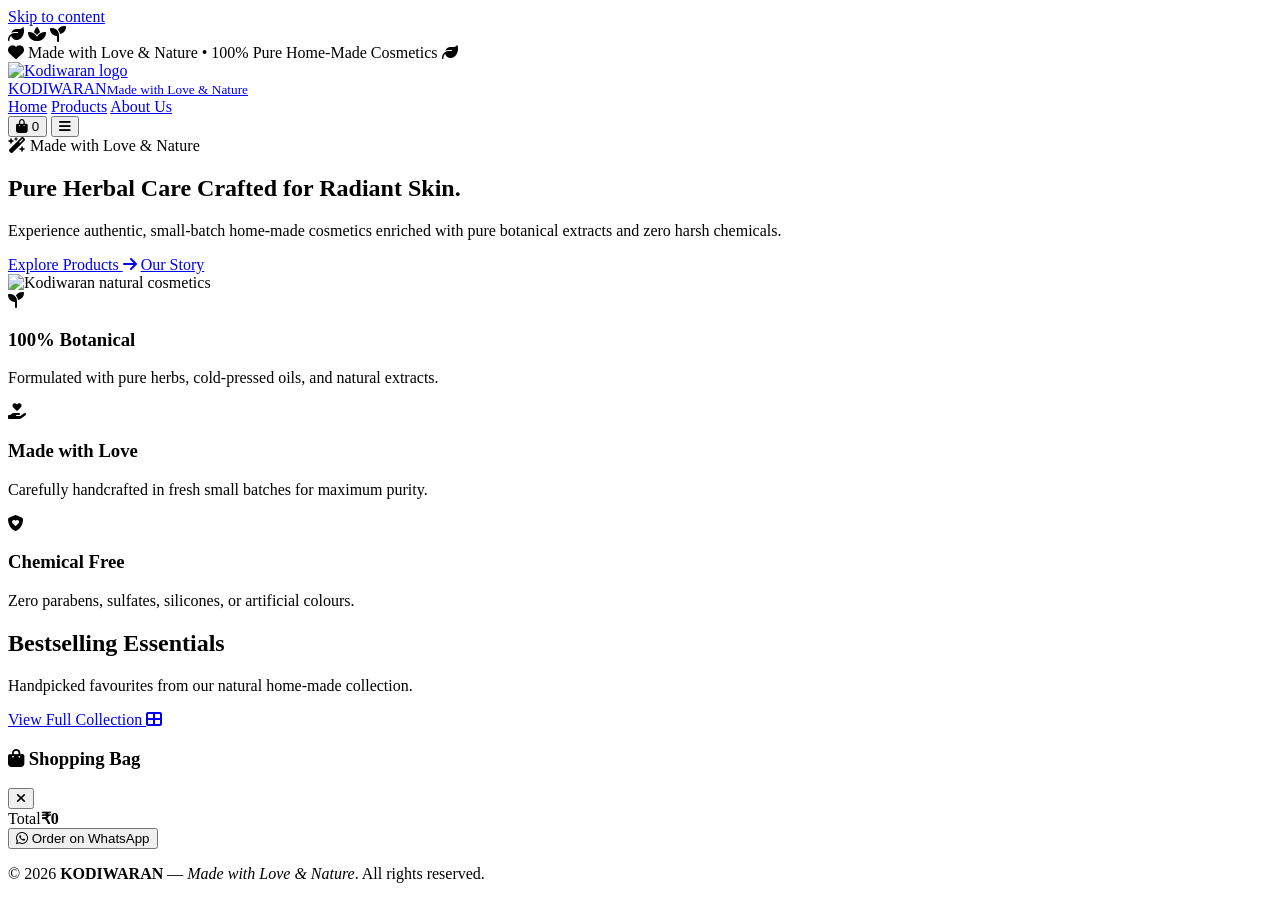
==== index.html @ caf51c79 "step 1 Initial commit of the KODIWARAN website structure including meta tags, header, navigation, ma" ====
<!DOCTYPE html>
<html lang="en">
<head>
  <meta charset="UTF-8" />
  <meta name="viewport" content="width=device-width, initial-scale=1, viewport-fit=cover" />
  <meta name="description" content="KODIWARAN: natural home-made cosmetics, made with love and nature." />
  <meta name="theme-color" content="#003878" />
  <title>KODIWARAN | Made with Love &amp; Nature</title>
  <link rel="icon" href="logo.jpg" />
  <script>document.documentElement.classList.add('js');</script>
  <link rel="preconnect" href="https://cdnjs.cloudflare.com" />
  <link rel="preconnect" href="https://images.unsplash.com" />
  <link rel="stylesheet" href="https://cdnjs.cloudflare.com/ajax/libs/font-awesome/6.5.1/css/all.min.css" />
  <link rel="stylesheet" href="style.css" />
  <link rel="stylesheet" href="animations.css" />
</head>
<body>
  <a class="skip-link" href="#main">Skip to content</a>
  <div class="scroll-progress" id="scrollProgress" aria-hidden="true"></div>

  <div class="bg-decorations" aria-hidden="true">
    <div class="blob blob-1"></div>
    <div class="blob blob-2"></div>
    <i class="fa-solid fa-leaf floating-leaf leaf-1"></i>
    <i class="fa-solid fa-spa floating-leaf leaf-2"></i>
    <i class="fa-solid fa-seedling floating-leaf leaf-3"></i>
  </div>

  <div class="top-strip">
    <i class="fa-solid fa-heart" aria-hidden="true"></i> Made with Love &amp; Nature • 100% Pure Home-Made Cosmetics <i class="fa-solid fa-leaf" aria-hidden="true"></i>
  </div>

  <header class="navbar" id="navbar">
    <a href="index.html" class="brand" aria-label="KODIWARAN home">
      <img src="logo.jpg" alt="Kodiwaran logo" width="44" height="44" />
      <div class="brand-text"><span>KODIWARAN</span><small>Made with Love &amp; Nature</small></div>
    </a>

    <nav class="nav-links" id="navLinks" aria-label="Main">
      <a href="index.html" class="active" aria-current="page">Home</a>
      <a href="products.html">Products</a>
      <a href="about.html">About Us</a>
    </nav>

    <div class="nav-actions">
      <button type="button" class="icon-btn" id="cartOpenBtn" aria-label="Open shopping bag" aria-controls="cartDrawer" aria-expanded="false">
        <i class="fa-solid fa-bag-shopping" aria-hidden="true"></i>
        <span class="badge" id="cartCount" aria-live="polite">0</span>
      </button>
      <button type="button" class="icon-btn mobile-menu-btn" id="menuToggleBtn" aria-label="Open menu" aria-controls="navLinks" aria-expanded="false">
        <i class="fa-solid fa-bars" aria-hidden="true"></i>
      </button>
    </div>
  </header>

  <main id="main">
    <section class="hero">
      <div class="hero-content reveal">
        <span class="pill"><i class="fa-solid fa-wand-magic-sparkles" aria-hidden="true"></i> Made with Love &amp; Nature</span>
        <h1 data-split>Pure Herbal Care Crafted for Radiant Skin.</h1>
        <p>Experience authentic, small-batch home-made cosmetics enriched with pure botanical extracts and zero harsh chemicals.</p>
        <div class="hero-btns">
          <a href="products.html" class="btn-primary">Explore Products <i class="fa-solid fa-arrow-right" aria-hidden="true"></i></a>
          <a href="about.html" class="btn-outline">Our Story</a>
        </div>
      </div>
      <div class="hero-visual reveal" style="--d:150ms">
        <div class="hero-img-frame">
          <img src="https://images.unsplash.com/photo-1608248597359-f5383f707f5a?auto=format&fit=crop&w=750&q=80" alt="Kodiwaran natural cosmetics" width="750" height="900" fetchpriority="high" />
        </div>
      </div>
    </section>

    <section class="features" aria-label="Why KODIWARAN">
      <div class="feature-card reveal" style="--d:0ms">
        <div class="icon-circle"><i class="fa-solid fa-seedling" aria-hidden="true"></i></div>
        <h3>100% Botanical</h3>
        <p>Formulated with pure herbs, cold-pressed oils, and natural extracts.</p>
      </div>
      <div class="feature-card reveal" style="--d:120ms">
        <div class="icon-circle"><i class="fa-solid fa-hand-holding-heart" aria-hidden="true"></i></div>
        <h3>Made with Love</h3>
        <p>Carefully handcrafted in fresh small batches for maximum purity.</p>
      </div>
      <div class="feature-card reveal" style="--d:240ms">
        <div class="icon-circle"><i class="fa-solid fa-shield-heart" aria-hidden="true"></i></div>
        <h3>Chemical Free</h3>
        <p>Zero parabens, sulfates, silicones, or artificial colours.</p>
      </div>
    </section>

    <section class="products-section">
      <div class="section-header reveal">
        <h2>Bestselling Essentials</h2>
        <p>Handpicked favourites from our natural home-made collection.</p>
      </div>
      <div class="product-grid" id="featuredGrid"></div>
      <div class="center-action reveal">
        <a href="products.html" class="btn-primary">View Full Collection <i class="fa-solid fa-table-cells-large" aria-hidden="true"></i></a>
      </div>
    </section>
  </main>

  <div class="overlay" id="overlay" aria-hidden="true"></div>
  <aside class="cart-drawer" id="cartDrawer" role="dialog" aria-modal="true" aria-label="Shopping bag">
    <div class="cart-header">
      <h3><i class="fa-solid fa-bag-shopping" aria-hidden="true"></i> Shopping Bag</h3>
      <button type="button" id="cartCloseBtn" class="icon-btn" aria-label="Close shopping bag"><i class="fa-solid fa-xmark" aria-hidden="true"></i></button>
    </div>
    <div class="cart-items" id="cartItems"></div>
    <div class="cart-footer">
      <div class="cart-total"><span>Total</span><strong id="cartTotal">₹0</strong></div>
      <button type="button" class="btn-primary full-width" id="checkoutBtn">
        <i class="fa-brands fa-whatsapp" aria-hidden="true"></i> Order on WhatsApp
      </button>
    </div>
  </aside>

  <footer class="footer">
    <p>© 2026 <strong>KODIWARAN</strong> — <em>Made with Love &amp; Nature</em>. All rights reserved.</p>
  </footer>

  <script src="script.js" defer></script>
  <script src="animations.js" defer></script>
</body>
</html>
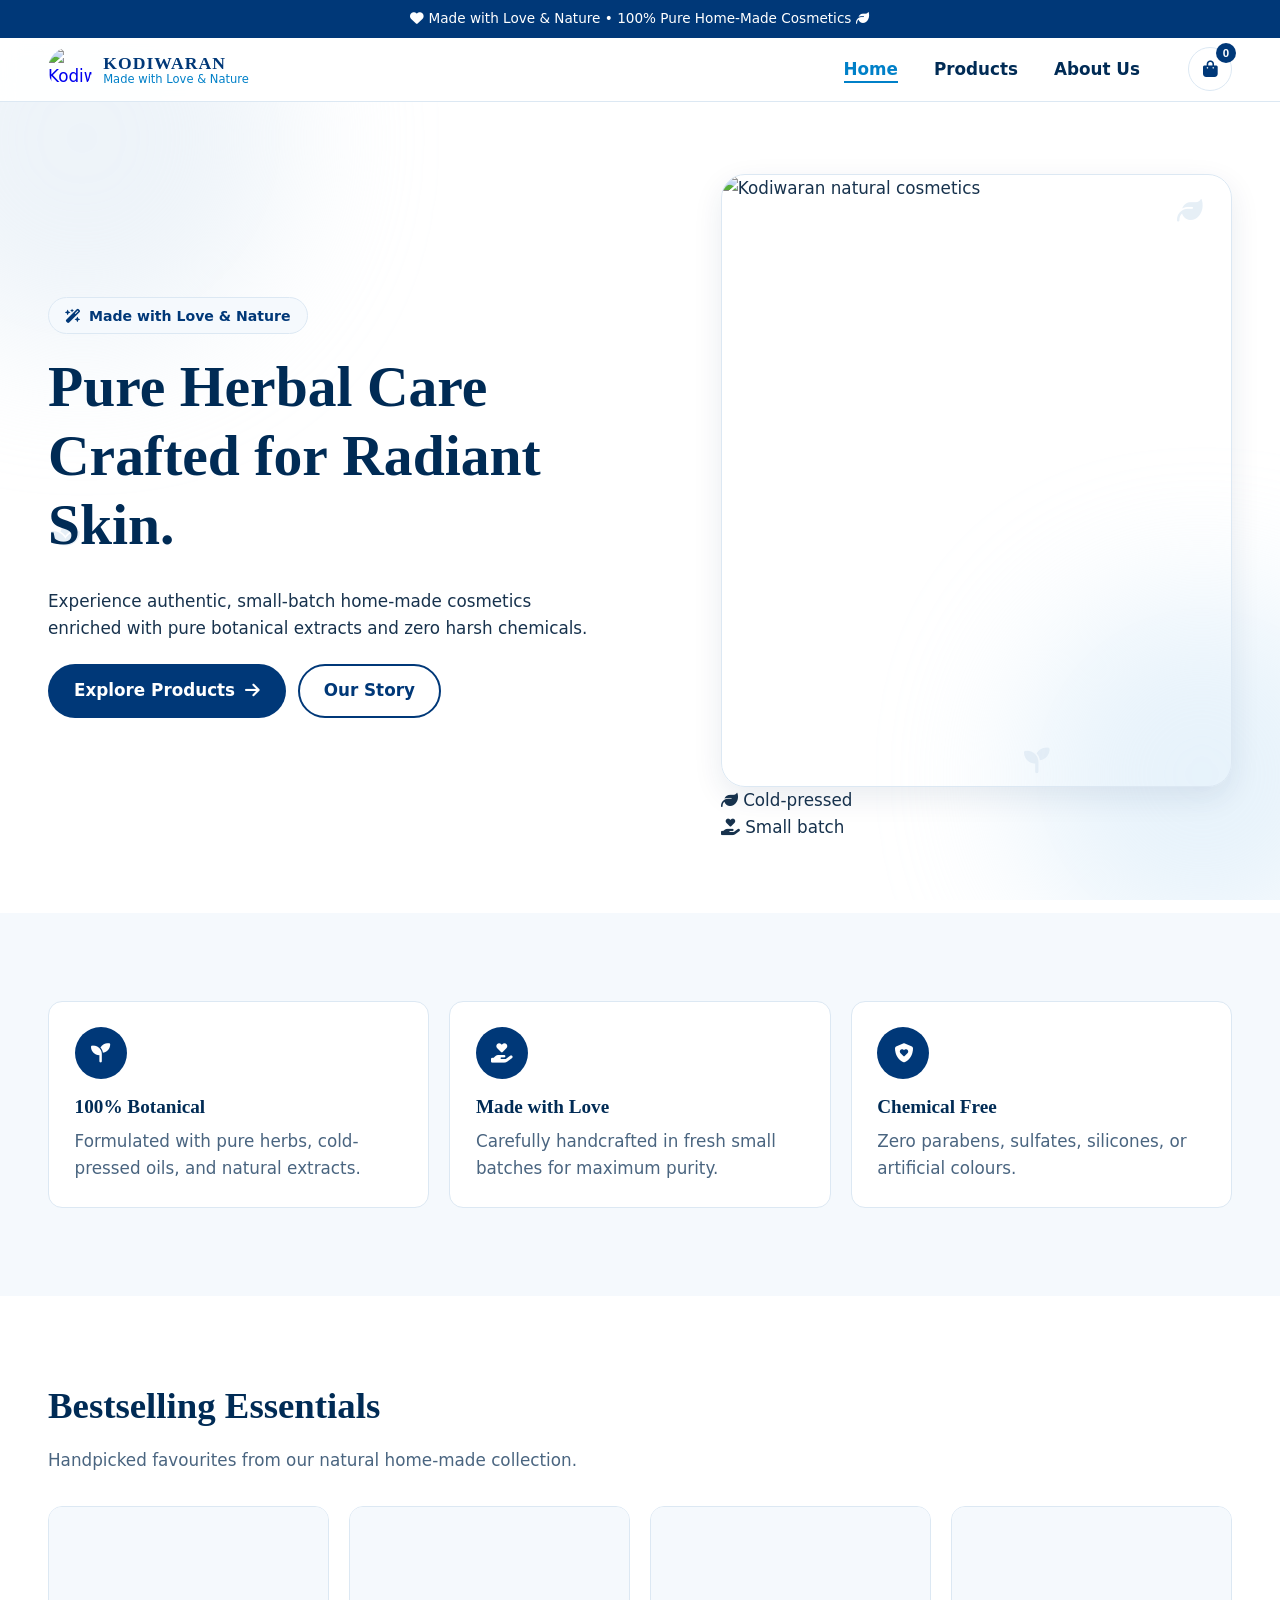
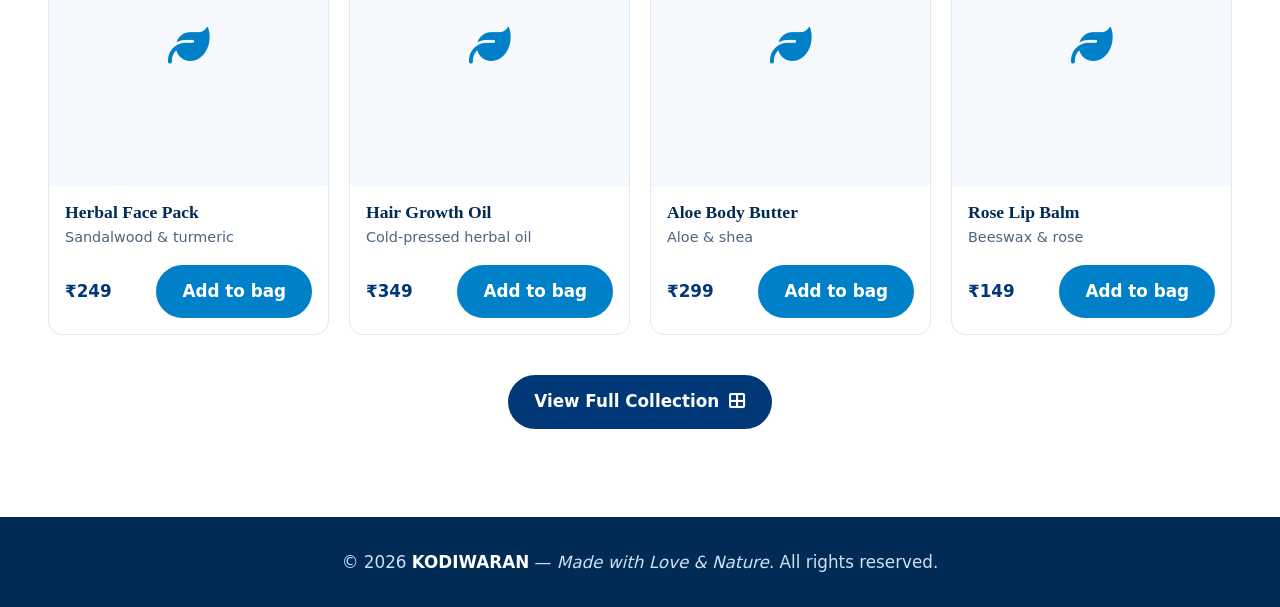
==== commit c813f428: "Add float chips for product features in index.html" ====
--- a/index.html
+++ b/index.html
@@ -68,6 +68,8 @@
         <div class="hero-img-frame">
           <img src="https://images.unsplash.com/photo-1608248597359-f5383f707f5a?auto=format&fit=crop&w=750&q=80" alt="Kodiwaran natural cosmetics" width="750" height="900" fetchpriority="high" />
         </div>
+        <div class="float-chip chip-1" aria-hidden="true"><i class="fa-solid fa-leaf"></i> Cold-pressed</div>
+        <div class="float-chip chip-2" aria-hidden="true"><i class="fa-solid fa-hand-holding-heart"></i> Small batch</div>
       </div>
     </section>
 
--- a/style.css
+++ b/style.css
@@ -0,0 +1,121 @@
+/* KODIWARAN — base styles (mobile-first). Motion lives in animations.css */
+:root{
+  --royal:#003878;--bright:#0080C8;--navy:#002B55;--ice:#F5F9FD;--white:#fff;
+  --line:#DCE8F3;--text:#17324D;--muted:#4A6580;
+  --grad:linear-gradient(135deg,#0080C8 0%,#003878 100%);
+  --r:14px;--shadow:0 10px 30px rgba(0,43,85,.09);
+  --px:max(clamp(1rem,4vw,3rem),calc((100% - 1200px)/2));
+  --serif:Georgia,"Times New Roman",serif;
+}
+*,*::before,*::after{box-sizing:border-box}
+html{-webkit-text-size-adjust:100%;scroll-behavior:smooth}
+body{margin:0;font-family:system-ui,-apple-system,"Segoe UI",Roboto,sans-serif;color:var(--text);background:var(--white);line-height:1.6;font-size:clamp(.95rem,.9rem + .25vw,1.05rem);overflow-x:hidden}
+body.lock{overflow:hidden}
+img{max-width:100%;height:auto;display:block}
+h1,h2,h3,h4{font-family:var(--serif);color:var(--navy);line-height:1.2;margin:0 0 .5em}
+h1{font-size:clamp(2rem,1.3rem + 3.2vw,3.6rem)}
+h2{font-size:clamp(1.5rem,1.2rem + 1.5vw,2.3rem)}
+p{margin:0 0 1em}
+:focus-visible{outline:3px solid var(--bright);outline-offset:2px;border-radius:6px}
+.skip-link{position:absolute;left:-9999px;top:0;background:var(--royal);color:#fff;padding:.75rem 1rem;z-index:400}
+.skip-link:focus{left:0}
+
+/* Buttons */
+.btn-primary,.btn-secondary,.btn-outline{display:inline-flex;align-items:center;justify-content:center;gap:.6rem;min-height:48px;padding:.7rem 1.5rem;border:2px solid transparent;border-radius:999px;font:inherit;font-weight:600;text-decoration:none;cursor:pointer;text-align:center}
+.btn-primary{background:var(--royal);color:#fff}
+.btn-secondary{background:var(--bright);color:#fff}
+.btn-outline{border-color:var(--royal);color:var(--royal);background:transparent}
+.btn-primary:hover,.btn-secondary:hover{background-image:var(--grad);color:#fff}
+.btn-outline:hover{background:var(--ice);border-color:var(--bright);color:var(--bright)}
+.btn-primary:disabled{opacity:.55;cursor:not-allowed}
+.full-width{width:100%}
+.icon-btn{position:relative;display:inline-grid;place-items:center;width:44px;height:44px;border:1px solid var(--line);border-radius:50%;background:#fff;color:var(--royal);font-size:1.05rem;cursor:pointer}
+.icon-btn:hover{background:var(--ice);border-color:var(--bright)}
+.badge{position:absolute;top:-5px;right:-5px;min-width:20px;height:20px;padding:0 5px;border-radius:999px;background:var(--royal);color:#fff;font-size:.72rem;font-weight:700;display:grid;place-items:center}
+.pill{display:inline-flex;align-items:center;gap:.5rem;padding:.4rem 1rem;border:1px solid var(--line);border-radius:999px;background:var(--ice);color:var(--royal);font-size:.88rem;font-weight:600;margin-bottom:1.1rem}
+
+/* Top strip + navbar */
+.top-strip{background:var(--royal);color:#fff;text-align:center;font-size:.85rem;padding:.5rem 1rem}
+.navbar{position:sticky;top:0;z-index:100;display:flex;align-items:center;justify-content:space-between;gap:1rem;padding:.6rem var(--px);background:rgba(255,255,255,.95);-webkit-backdrop-filter:saturate(1.4) blur(10px);backdrop-filter:saturate(1.4) blur(10px);border-bottom:1px solid var(--line)}
+.brand{display:flex;align-items:center;gap:.7rem;text-decoration:none;min-width:0}
+.brand img{width:44px;height:44px;border-radius:50%;object-fit:cover;flex:none}
+.brand-text{display:flex;flex-direction:column;line-height:1.15;min-width:0}
+.brand-text span{font-family:var(--serif);font-weight:700;letter-spacing:.06em;color:var(--royal);font-size:1.1rem}
+.brand-text small{color:var(--bright);font-size:.72rem;white-space:nowrap}
+.nav-actions{display:flex;gap:.5rem;flex:none}
+.nav-links{position:absolute;top:100%;left:0;right:0;display:flex;flex-direction:column;padding:.25rem var(--px) 1rem;background:#fff;border-bottom:1px solid var(--line);box-shadow:var(--shadow);opacity:0;visibility:hidden;transform:translateY(-8px)}
+.nav-links.open{opacity:1;visibility:visible;transform:none}
+.nav-links a{position:relative;display:flex;align-items:center;min-height:48px;font-weight:600;color:var(--navy);text-decoration:none;border-bottom:1px solid var(--line)}
+.nav-links a.active,.nav-links a:hover{color:var(--bright)}
+
+/* Hero */
+.hero{display:grid;gap:2rem;align-items:center;padding:clamp(2rem,6vw,4.5rem) var(--px)}
+.hero-content p{max-width:52ch;color:var(--text)}
+.hero-btns{display:flex;flex-wrap:wrap;gap:.75rem;margin-top:1.4rem}
+.hero-img-frame{border-radius:24px;overflow:hidden;border:1px solid var(--line);box-shadow:var(--shadow);max-width:520px;margin-inline:auto}
+.hero-img-frame img{width:100%;aspect-ratio:5/6;object-fit:cover}
+
+/* Sections */
+.features,.products-section{padding:clamp(3rem,7vw,5.5rem) var(--px)}
+.features{display:grid;gap:1.25rem;background:var(--ice);grid-template-columns:repeat(auto-fit,minmax(min(100%,240px),1fr))}
+.feature-card{background:#fff;border:1px solid var(--line);border-radius:var(--r);padding:1.6rem}
+.feature-card h3{font-size:1.2rem}
+.feature-card p{margin:0;color:var(--muted)}
+.icon-circle{display:grid;place-items:center;width:52px;height:52px;border-radius:50%;background:var(--royal);color:#fff;font-size:1.2rem;margin-bottom:1rem}
+.section-header{max-width:60ch;margin-bottom:2rem}
+.section-header p{color:var(--muted)}
+.product-grid{display:grid;gap:1.25rem;grid-template-columns:repeat(auto-fill,minmax(min(100%,230px),1fr))}
+.product-card{display:flex;flex-direction:column;background:#fff;border:1px solid var(--line);border-radius:var(--r);overflow:hidden}
+.product-media{aspect-ratio:1/1;display:grid;place-items:center;background:var(--ice);color:var(--bright);font-size:2.6rem;overflow:hidden}
+.product-media img{width:100%;height:100%;object-fit:cover}
+.product-body{display:flex;flex-direction:column;flex:1;gap:.2rem;padding:1rem}
+.product-body h3{font-size:1.1rem;margin:0}
+.product-note{margin:0;color:var(--muted);font-size:.9rem}
+.product-foot{display:flex;align-items:center;justify-content:space-between;flex-wrap:wrap;gap:.6rem;margin-top:auto;padding-top:.8rem}
+.price{font-weight:700;color:var(--royal);font-size:1.05rem}
+.center-action{display:flex;justify-content:center;margin-top:2.5rem}
+
+/* Cart drawer */
+.overlay{position:fixed;inset:0;z-index:150;background:rgba(0,43,85,.45);opacity:0;visibility:hidden}
+.overlay.show{opacity:1;visibility:visible}
+.cart-drawer{position:fixed;top:0;right:0;z-index:160;display:flex;flex-direction:column;width:min(100%,400px);height:100%;height:100dvh;background:#fff;box-shadow:-12px 0 40px rgba(0,43,85,.15);transform:translateX(100%);visibility:hidden}
+.cart-drawer.open{transform:none;visibility:visible}
+.cart-header{display:flex;align-items:center;justify-content:space-between;padding:1rem 1.25rem;border-bottom:1px solid var(--line)}
+.cart-header h3{margin:0;font-size:1.2rem}
+.cart-items{flex:1;overflow-y:auto;overscroll-behavior:contain;padding:.5rem 1.25rem}
+.cart-item{display:grid;grid-template-columns:1fr auto;gap:.2rem .75rem;align-items:center;padding:.9rem 0;border-bottom:1px solid var(--line)}
+.cart-item h4{margin:0;font-size:1rem}
+.cart-item .line{font-weight:700;color:var(--royal)}
+.qty{display:inline-flex;align-items:center;border:1px solid var(--line);border-radius:999px}
+.qty button{width:44px;height:44px;border:0;background:none;color:var(--royal);font-size:1.1rem;cursor:pointer;border-radius:50%}
+.qty button:hover{background:var(--ice)}
+.qty span{min-width:1.6rem;text-align:center;font-weight:600}
+.remove-btn{min-height:44px;padding:0 .75rem;border:0;background:none;color:var(--muted);font:inherit;text-decoration:underline;cursor:pointer}
+.empty{padding:2.5rem 0;text-align:center;color:var(--muted)}
+.cart-footer{padding:1rem 1.25rem calc(1rem + env(safe-area-inset-bottom));border-top:1px solid var(--line);background:var(--ice)}
+.cart-total{display:flex;justify-content:space-between;margin-bottom:.8rem;font-size:1.1rem}
+
+/* Decorative background */
+.bg-decorations{position:fixed;inset:0;z-index:-1;overflow:hidden;pointer-events:none}
+.blob{position:absolute;border-radius:50%;filter:blur(70px);opacity:.5}
+.blob-1{width:min(60vw,420px);aspect-ratio:1;top:-8%;left:-10%;background:var(--line)}
+.blob-2{width:min(50vw,360px);aspect-ratio:1;bottom:-6%;right:-8%;background:#cfe6f7}
+.floating-leaf{position:absolute;color:var(--line);font-size:1.6rem;opacity:.7}
+.leaf-1{top:22%;right:6%}.leaf-2{top:58%;left:4%}.leaf-3{bottom:14%;right:18%}
+.scroll-progress{position:fixed;top:0;left:0;right:0;height:3px;z-index:300;background:var(--grad);transform:scaleX(0);transform-origin:0 50%}
+
+.footer{background:var(--navy);color:#cfe0f2;text-align:center;padding:2rem var(--px) calc(2rem + env(safe-area-inset-bottom))}
+.footer p{margin:0}
+.footer strong{color:#fff}
+
+@media (max-width:399px){.brand-text small{display:none}}
+@media (min-width:768px){
+  .mobile-menu-btn{display:none}
+  .navbar{gap:2rem}
+  .nav-links{position:static;flex-direction:row;gap:.25rem;margin-left:auto;padding:0;background:none;border:0;box-shadow:none;opacity:1;visibility:visible;transform:none}
+  .nav-links a{min-height:44px;padding:0 1rem;border:0}
+}
+@media (min-width:900px){
+  .hero{grid-template-columns:1.1fr .9fr;gap:3rem}
+  .hero-img-frame{margin-inline:0 0}
+}
--- a/animations.css
+++ b/animations.css
@@ -0,0 +1,51 @@
+/* KODIWARAN — animation layer. Subtle, smooth, transform/opacity only. */
+:root{--ease:cubic-bezier(.22,.61,.36,1)}
+
+/* Scroll reveal (only hidden when JS is running) */
+html.js .reveal{opacity:0;transform:translateY(16px);transition:opacity .7s var(--ease),transform .7s var(--ease);transition-delay:var(--d,0ms)}
+html.js .reveal.in{opacity:1;transform:none}
+
+/* Headline: one-time word-by-word entrance */
+.word{display:inline-block;opacity:0;transform:translateY(.35em);animation:wordIn .8s var(--ease) forwards;animation-delay:calc(var(--i,0) * 70ms + 150ms)}
+@keyframes wordIn{to{opacity:1;transform:none}}
+
+/* Navbar */
+.navbar{transition:box-shadow .3s ease}
+.navbar.scrolled{box-shadow:0 6px 24px rgba(0,43,85,.08)}
+.nav-links{transition:opacity .25s ease,transform .3s var(--ease),visibility .3s}
+.nav-links a::after{content:"";position:absolute;left:1rem;right:1rem;bottom:8px;height:2px;background:var(--bright);transform:scaleX(0);transform-origin:left;transition:transform .35s var(--ease)}
+.nav-links a:hover::after,.nav-links a.active::after{transform:scaleX(1)}
+@media (max-width:767px){.nav-links a::after{display:none}}
+
+/* Buttons, cards */
+.btn-primary,.btn-secondary,.btn-outline,.icon-btn{transition:transform .3s var(--ease),box-shadow .3s ease,background-color .3s ease,border-color .3s ease,color .3s ease}
+.btn-primary:hover,.btn-secondary:hover{transform:translateY(-2px);box-shadow:0 10px 22px rgba(0,56,120,.22)}
+.btn-primary:active,.btn-secondary:active,.btn-outline:active{transform:none}
+.feature-card,.product-card{transition:transform .4s var(--ease),box-shadow .4s ease,border-color .3s ease}
+.feature-card:hover,.product-card:hover{transform:translateY(-4px);box-shadow:var(--shadow);border-color:#b9d3ea}
+.product-media img{transition:transform .8s var(--ease)}
+.product-card:hover .product-media img{transform:scale(1.04)}
+.hero-img-frame img{transition:transform 1.2s var(--ease)}
+.hero-img-frame:hover img{transform:scale(1.03)}
+
+/* Cart drawer */
+.overlay{transition:opacity .3s ease,visibility .3s}
+.cart-drawer{transition:transform .4s var(--ease),visibility .4s}
+.badge.bump{animation:bump .4s var(--ease)}
+@keyframes bump{40%{transform:scale(1.25)}}
+
+/* Ambient background: very slow, low contrast */
+.blob-1{animation:drift 28s ease-in-out infinite alternate}
+.blob-2{animation:drift 34s ease-in-out infinite alternate-reverse}
+.floating-leaf{animation:float 12s ease-in-out infinite}
+.leaf-2{animation-duration:15s;animation-delay:-4s}
+.leaf-3{animation-duration:18s;animation-delay:-8s}
+@keyframes drift{to{transform:translate3d(24px,18px,0)}}
+@keyframes float{50%{transform:translateY(-10px) rotate(6deg)}}
+
+.scroll-progress{transform:scaleX(var(--p,0))}
+
+@media (prefers-reduced-motion:reduce){
+  *,*::before,*::after{animation:none!important;transition:none!important;scroll-behavior:auto!important}
+  html.js .reveal,.word{opacity:1;transform:none}
+}
